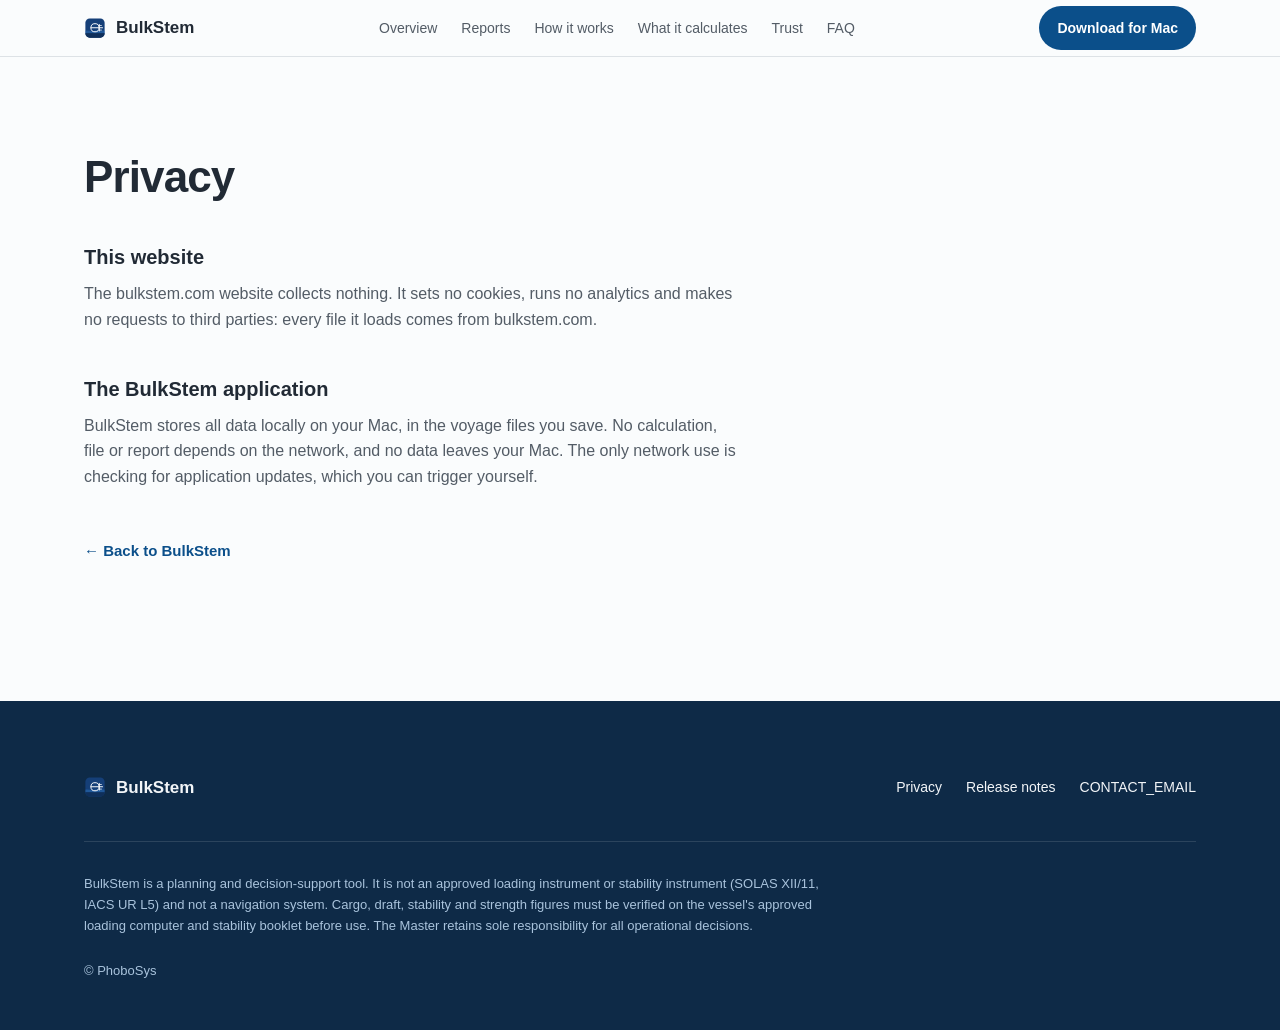
==== privacy.html @ 8158e579 "feat(site): landing page from brief v1.2 and design /v2 Static landing (index.html) and privacy page" ====
<!doctype html>
<html lang="en">
<head>
<meta charset="utf-8">
<meta name="viewport" content="width=device-width, initial-scale=1">
<title>Privacy — BulkStem</title>
<meta name="description" content="The bulkstem.com website collects nothing, and the BulkStem application stores all data locally on your Mac.">
<link rel="canonical" href="https://bulkstem.com/privacy.html">
<link rel="icon" type="image/svg+xml" href="img/icon.svg">
<link rel="stylesheet" href="assets/site.css">
</head>
<body>
<!-- Constants replaced by the release pipeline: DOWNLOAD_URL, RELEASE_NOTES_URL, CONTACT_EMAIL — see README.md -->
<a class="skip-link" href="#main">Skip to content</a>

<header class="site-header">
  <div class="container">
    <a class="brand" href="./"><img src="img/icon.svg" alt="" width="22" height="22">BulkStem</a>
    <nav class="site-nav" aria-label="Sections">
      <ul>
        <li><a href="./">Overview</a></li>
        <li><a href="./#reports">Reports</a></li>
        <li><a href="./#how">How it works</a></li>
        <li><a href="./#calculates">What it calculates</a></li>
        <li><a href="./#trust">Trust</a></li>
        <li><a href="./#faq">FAQ</a></li>
      </ul>
    </nav>
    <a class="button" href="DOWNLOAD_URL">Download for Mac</a>
  </div>
</header>

<main id="main" class="page">
  <div class="container">
    <h1>Privacy</h1>
    <h2>This website</h2>
    <p>The bulkstem.com website collects nothing. It sets no cookies, runs no analytics and makes no requests to third parties: every file it loads comes from bulkstem.com.</p>
    <h2>The BulkStem application</h2>
    <p>BulkStem stores all data locally on your Mac, in the voyage files you save. No calculation, file or report depends on the network, and no data leaves your Mac. The only network use is checking for application updates, which you can trigger yourself.</p>
    <p class="back"><a class="text-link" href="./">← Back to BulkStem</a></p>
  </div>
</main>

<footer class="site-footer">
  <div class="container">
    <div class="footer-row">
      <a class="brand" href="./"><img src="img/icon.svg" alt="" width="22" height="22">BulkStem</a>
      <ul class="footer-links">
        <li><a href="privacy.html">Privacy</a></li>
        <li><a href="RELEASE_NOTES_URL">Release notes</a></li>
        <li><a href="mailto:CONTACT_EMAIL">CONTACT_EMAIL</a></li>
      </ul>
    </div>
    <hr class="footer-rule">
    <p class="disclaimer">BulkStem is a planning and decision-support tool. It is not an approved loading instrument or stability instrument (SOLAS XII/11, IACS UR L5) and not a navigation system. Cargo, draft, stability and strength figures must be verified on the vessel's approved loading computer and stability booklet before use. The Master retains sole responsibility for all operational decisions.</p>
    <p class="copyright">© PhoboSys</p>
  </div>
</footer>
</body>
</html>
---- assets/site.css ----
/* bulkstem.com — hand-written stylesheet. Light theme always (D-043); design /v2 (D-041). */

@font-face {
  font-family: "Inter Tight";
  src: url("fonts/inter-tight-latin-wght-normal.woff2") format("woff2");
  font-weight: 100 900;
  font-style: normal;
  font-display: swap;
}

:root {
  --bg: #FAFCFD;
  --ink: #212A35;
  --muted: #535C66;
  --rule: #DDE2E6;
  --accent: #0B4F8A;
  --accent-ink: #FFFFFF;
  --navy: #0E2A47;
  --navy-ink: #F2F5F8;
  --navy-muted: #A9C3DC;
  --navy-rule: rgba(255, 255, 255, .12);
  --radius: 12px;
  --container: 1160px;
  --gutter: 24px;
  --s1: 8px; --s2: 16px; --s3: 24px; --s4: 32px; --s5: 40px; --s6: 48px;
  --s8: 64px; --s10: 80px; --s12: 96px; --s16: 128px;
  --font-body: -apple-system, "SF Pro", "Segoe UI", Roboto, sans-serif;
  --font-display: "Inter Tight", -apple-system, "SF Pro", "Segoe UI", Roboto, sans-serif;
  color-scheme: light;
}

*, *::before, *::after { box-sizing: border-box; }

html {
  -webkit-text-size-adjust: 100%;
  text-size-adjust: 100%;
  scroll-behavior: smooth;
  scroll-padding-top: 72px;
}

body {
  margin: 0;
  background: var(--bg);
  color: var(--ink);
  font: 16px/1.6 var(--font-body);
  font-variant-numeric: tabular-nums;
  -webkit-font-smoothing: antialiased;
}

img { display: block; max-width: 100%; height: auto; }

a { color: var(--accent); }

h1, h2, h3 { margin: 0; font-family: var(--font-display); font-weight: 600; color: inherit; }
p, dl, dd, figure { margin: 0; }

:focus-visible { outline: 2px solid var(--accent); outline-offset: 2px; }
.navy :focus-visible, .site-footer :focus-visible { outline-color: var(--navy-ink); }

.container {
  width: 100%;
  max-width: var(--container);
  margin: 0 auto;
  padding: 0 var(--gutter);
}

.skip-link {
  position: absolute;
  left: var(--s2);
  top: -100px;
  z-index: 100;
  padding: 12px var(--s2);
  background: var(--accent);
  color: var(--accent-ink);
  border-radius: 8px;
  text-decoration: none;
  font-weight: 600;
}
.skip-link:focus { top: 8px; }

.visually-hidden {
  position: absolute !important;
  width: 1px; height: 1px;
  padding: 0; margin: -1px;
  overflow: hidden; clip: rect(0 0 0 0);
  white-space: nowrap; border: 0;
}

/* Header */
.site-header {
  position: sticky;
  top: 0;
  z-index: 50;
  height: 57px;
  background: rgba(250, 252, 253, .88);
  -webkit-backdrop-filter: blur(24px);
  backdrop-filter: blur(24px);
  border-bottom: 1px solid var(--rule);
}
.site-header .container {
  height: 100%;
  display: flex;
  align-items: center;
  justify-content: space-between;
  gap: var(--s3);
}
.brand {
  display: inline-flex;
  align-items: center;
  gap: 10px;
  min-height: 44px;
  color: var(--ink);
  text-decoration: none;
  font-family: var(--font-display);
  font-weight: 600;
  font-size: 17px;
}
.brand img { width: 22px; height: 22px; }
.site-nav { display: none; }
.site-nav ul { display: flex; gap: var(--s3); margin: 0; padding: 0; list-style: none; }
.site-nav a {
  display: inline-flex;
  align-items: center;
  min-height: 44px;
  color: var(--muted);
  font-size: 14px;
  text-decoration: none;
}
.site-nav a:hover { color: var(--ink); }
@media (min-width: 1100px) { .site-nav { display: block; } }

/* Buttons and links */
.button {
  display: inline-flex;
  align-items: center;
  justify-content: center;
  min-height: 44px;
  padding: 0 22px;
  border-radius: 999px;
  background: var(--accent);
  color: var(--accent-ink);
  font-weight: 600;
  font-size: 15px;
  text-decoration: none;
  white-space: nowrap;
}
.button:hover { background: #093F6F; }
.site-header .button { padding: 0 18px; font-size: 14px; }
.text-link {
  display: inline-flex;
  align-items: center;
  min-height: 44px;
  color: var(--accent);
  font-weight: 600;
  font-size: 15px;
  text-decoration: none;
}
.text-link:hover { text-decoration: underline; }

/* Shared type */
.kicker {
  margin-bottom: var(--s3);
  color: var(--accent);
  font-size: 13px;
  font-weight: 600;
  line-height: 1.4;
  letter-spacing: .14em;
  text-transform: uppercase;
}
.section { padding: var(--s16) 0; }
.section-title { font-size: 44px; line-height: 1.1; letter-spacing: -.02em; }
.lead, .text-lg { font-size: 18px; line-height: 1.6; color: var(--muted); max-width: 556px; }
.small { font-size: 13px; line-height: 1.6; color: var(--muted); }

/* Window frames: the screenshots carry their own macOS title bar; nothing is drawn around them */
.window-frame {
  overflow: hidden;
  border: 1px solid var(--rule);
  border-radius: var(--radius);
  background: var(--bg);
  box-shadow: 0 1px 2px rgba(15, 30, 50, .06), 0 40px 80px -32px rgba(15, 30, 50, .28);
}
.window-frame img { width: 100%; }
.window-frame--dark {
  border-color: rgba(255, 255, 255, .12);
  background: var(--navy);
  box-shadow: 0 40px 80px -32px rgba(0, 0, 0, .55);
}

/* Hero */
.hero { padding: var(--s12) 0; }
.hero h1 {
  font-size: 84px;
  line-height: 1.02;
  letter-spacing: -.035em;
  max-width: 13em;
  text-wrap: balance;
}
.hero-row { display: grid; gap: var(--s4); margin-top: var(--s5); }
.hero-row .lead { margin: 0; }
.hero-actions { display: flex; flex-direction: column; align-items: flex-start; gap: var(--s1); }
.hero-actions .small { margin-top: var(--s1); max-width: 320px; }
.hero .window-frame { margin-top: var(--s6); }
@media (min-width: 900px) {
  .hero-row { grid-template-columns: minmax(0, 556px) auto; justify-content: space-between; align-items: start; }
}

/* Example figures strip */
.figures { padding: var(--s8) 0; border-top: 1px solid var(--rule); border-bottom: 1px solid var(--rule); }
.figures-grid { display: grid; gap: var(--s5); }
.figure-label { display: block; color: var(--muted); font-size: 14px; margin-bottom: 4px; }
.figure-value {
  font-family: var(--font-display);
  font-weight: 600;
  font-size: 40px;
  line-height: 1.1;
  letter-spacing: -.02em;
  white-space: nowrap;
}
.figure-value .unit { font-family: var(--font-body); font-weight: 400; font-size: 14px; letter-spacing: 0; color: var(--muted); margin-left: 4px; }
.figure-pair { display: grid; gap: var(--s3); align-content: start; }
.figure-value--xl { font-size: 64px; line-height: 1; letter-spacing: -.03em; }
.figure-note { margin-top: var(--s2); font-size: 14px; line-height: 1.6; color: var(--muted); max-width: 360px; }
.rob-table { width: 100%; max-width: 360px; border-collapse: collapse; font-size: 15px; }
.rob-table caption { text-align: left; color: var(--muted); font-size: 14px; padding-bottom: var(--s1); }
.rob-table th, .rob-table td { padding: 10px 0; border-bottom: 1px solid var(--rule); text-align: right; }
.rob-table th:first-child, .rob-table td:first-child { text-align: left; }
.rob-table thead th { font-size: 13px; font-weight: 600; color: var(--muted); border-bottom-color: var(--ink); }
.rob-table tbody th { font-weight: 600; }
.rob-table td { font-family: var(--font-display); font-weight: 600; font-size: 17px; }
.rob-table td.reserve { font-weight: 400; color: var(--muted); }
@media (min-width: 900px) {
  .figures-grid { grid-template-columns: 1fr 1.2fr 1.2fr; gap: var(--s6); }
}

/* Two-column editorial sections */
.split { display: grid; gap: var(--s4); }
.split-body { display: grid; gap: var(--s3); }
.split + .window-frame, .split ~ .window-frame { margin-top: var(--s10); }
@media (min-width: 900px) {
  .split { grid-template-columns: 5fr 7fr; gap: var(--s8); }
}

/* Navy section: How it works */
.navy { background: var(--navy); color: var(--navy-ink); }
.steps { display: grid; gap: var(--s5); margin: var(--s8) 0 0; padding: 0; list-style: none; }
.step-number { display: block; margin-bottom: var(--s2); color: var(--navy-muted); font-size: 13px; letter-spacing: .14em; }
.step h3 { font-size: 20px; line-height: 1.3; margin-bottom: var(--s1); }
.step p { color: var(--navy-muted); }
.navy .window-frame { margin-top: var(--s10); }
@media (min-width: 900px) {
  .steps { grid-template-columns: repeat(3, 1fr); gap: var(--s6); }
}

/* What it calculates */
.calc-list { border-top: 1px solid var(--rule); }
.calc-item { padding: 20px 0; border-bottom: 1px solid var(--rule); }
.calc-item dt { font-family: var(--font-display); font-size: 18px; font-weight: 600; line-height: 1.4; margin-bottom: 4px; }
.calc-item dd { color: var(--muted); }
@media (min-width: 900px) {
  .calc-title { position: sticky; top: 80px; align-self: start; }
}

/* Principles */
.principles { padding: var(--s12) 0; border-top: 1px solid var(--rule); }
.principles-grid { display: grid; gap: var(--s5); }
.principle { color: var(--muted); }
.principle strong {
  display: block;
  margin-bottom: var(--s2);
  font-family: var(--font-display);
  font-size: 26px;
  line-height: 1.2;
  font-weight: 600;
  letter-spacing: -.01em;
  color: var(--ink);
}
@media (min-width: 900px) {
  .principles-grid { grid-template-columns: repeat(3, 1fr); gap: var(--s6); }
}

/* Narrow columns: Trust and FAQ */
.narrow { max-width: 656px; }
.trust .section-title { margin-bottom: var(--s4); }
.trust .text-lg { max-width: none; color: var(--ink); }
.trust-sub { margin-top: var(--s3); font-size: 15px; color: var(--muted); }
.faq { padding-top: 0; }
.faq .section-title { margin-bottom: var(--s4); }
.faq-list { border-top: 1px solid var(--rule); }
.faq-list details { border-bottom: 1px solid var(--rule); }
.faq-list summary {
  display: flex;
  align-items: center;
  justify-content: space-between;
  gap: var(--s2);
  min-height: 44px;
  padding: var(--s2) 0;
  font-size: 17px;
  font-weight: 600;
  line-height: 1.4;
  cursor: pointer;
  list-style: none;
}
.faq-list summary::-webkit-details-marker { display: none; }
.faq-icon {
  flex: none;
  font-family: var(--font-display);
  font-size: 22px;
  font-weight: 400;
  line-height: 1;
  color: var(--muted);
  transition: transform .2s ease;
}
.faq-list details[open] .faq-icon { transform: rotate(45deg); }
.faq-list details p { padding: 0 0 var(--s2); color: var(--muted); }

/* Download */
.download { text-align: center; border-top: 1px solid var(--rule); }
.download-title { font-size: 56px; line-height: 1.05; letter-spacing: -.03em; }
.download .lead { margin: var(--s3) auto var(--s4); }
.download .small { margin-top: var(--s2); }
.download .small a { display: inline-flex; align-items: center; min-height: 44px; }

/* Footer */
.site-footer { background: var(--navy); color: var(--navy-ink); padding: var(--s8) 0 var(--s6); }
.footer-row { display: flex; flex-wrap: wrap; align-items: center; justify-content: space-between; gap: var(--s2); }
.site-footer .brand { color: var(--navy-ink); }
.footer-links { display: flex; flex-wrap: wrap; gap: 0 var(--s3); margin: 0; padding: 0; list-style: none; }
.footer-links a {
  display: inline-flex;
  align-items: center;
  min-height: 44px;
  color: var(--navy-ink);
  font-size: 14px;
  text-decoration: none;
}
.footer-links a:hover { text-decoration: underline; }
.footer-rule { margin: var(--s4) 0; border: 0; border-top: 1px solid var(--navy-rule); }
.disclaimer { max-width: 768px; font-size: 13px; line-height: 1.6; color: var(--navy-muted); }
.copyright { margin-top: var(--s3); font-size: 13px; color: var(--navy-muted); }

/* Privacy page */
.page { padding: var(--s12) 0 var(--s16); }
.page h1 { font-size: 44px; line-height: 1.1; letter-spacing: -.02em; margin-bottom: var(--s4); }
.page h2 { font-size: 20px; margin: var(--s5) 0 var(--s1); }
.page p { color: var(--muted); max-width: 656px; }
.page .back { margin-top: var(--s5); }

/* Reveal fade: only when scripts run, never under reduced motion */
html.js .reveal { opacity: 0; transform: translateY(12px); transition: opacity .6s ease, transform .6s ease; }
html.js .reveal.is-visible { opacity: 1; transform: none; }

/* Medium screens */
@media (max-width: 1099px) {
  .hero h1 { font-size: 64px; }
}

/* Phones */
@media (max-width: 639px) {
  .hero { padding: 40px 0 var(--s8); }
  .hero h1 { font-size: 42px; letter-spacing: -.03em; }
  .hero-row { margin-top: var(--s3); gap: var(--s3); }
  .hero-row .lead, .lead, .text-lg { font-size: 16px; }
  .hero .window-frame { margin-top: var(--s4); }
  .hero-actions, .download-actions { align-items: stretch; max-width: 320px; }
  .hero-actions .button, .download .button { width: 100%; max-width: 320px; }
  .section { padding: var(--s10) 0; }
  .section-title { font-size: 32px; }
  .download-title { font-size: 36px; }
  .figure-value--xl { font-size: 36px; }
  .figures { padding: var(--s5) 0; }
  .principles { padding: var(--s8) 0; }
  .principle strong { font-size: 22px; }
  .page h1 { font-size: 32px; }
}
@media (max-width: 479px) {
  :root { --gutter: 16px; }
  .site-header .button { padding: 0 14px; }
}

@media (prefers-reduced-motion: reduce) {
  html { scroll-behavior: auto; }
  html.js .reveal { opacity: 1; transform: none; transition: none; }
  .faq-icon { transition: none; }
}

@media print {
  .site-header, .skip-link { display: none; }
  html.js .reveal { opacity: 1; transform: none; }
  .window-frame, .window-frame--dark { box-shadow: none; }
  details > *:not(summary) { display: block; }
  details::details-content { content-visibility: visible; display: block; }
  .faq-icon { display: none; }
  .section, .principles { padding: var(--s5) 0; }
}
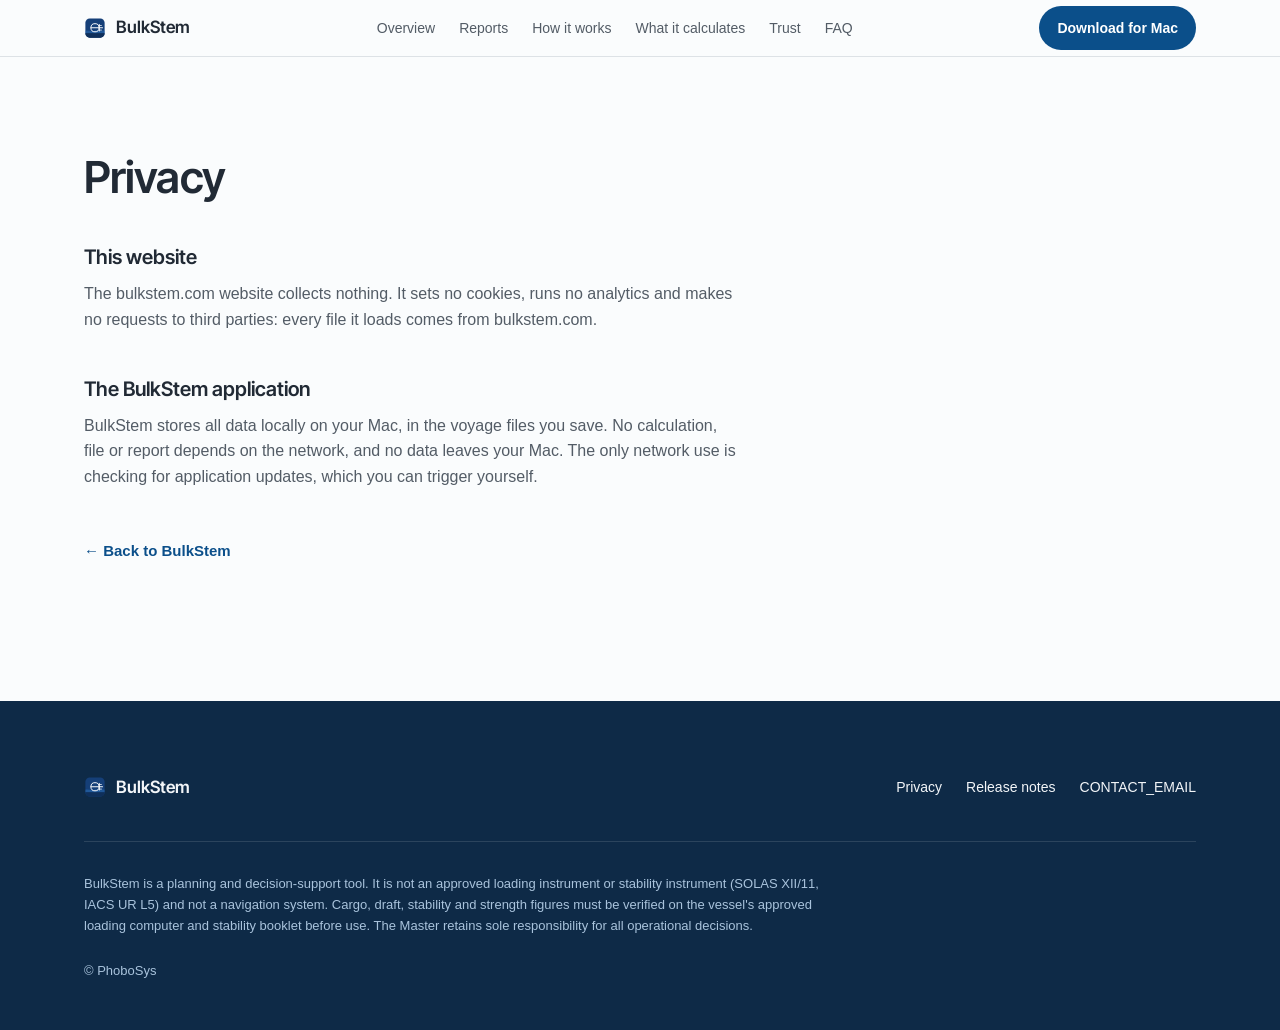
==== commit 1a284005: "feat(site): self-hosted Inter Tight with licence, font preload, cost answer wording Co-Authored-By: " ====
--- a/privacy.html
+++ b/privacy.html
@@ -7,6 +7,7 @@
 <meta name="description" content="The bulkstem.com website collects nothing, and the BulkStem application stores all data locally on your Mac.">
 <link rel="canonical" href="https://bulkstem.com/privacy.html">
 <link rel="icon" type="image/svg+xml" href="img/icon.svg">
+<link rel="preload" href="assets/fonts/inter-tight-latin-wght-normal.woff2" as="font" type="font/woff2" crossorigin>
 <link rel="stylesheet" href="assets/site.css">
 </head>
 <body>
